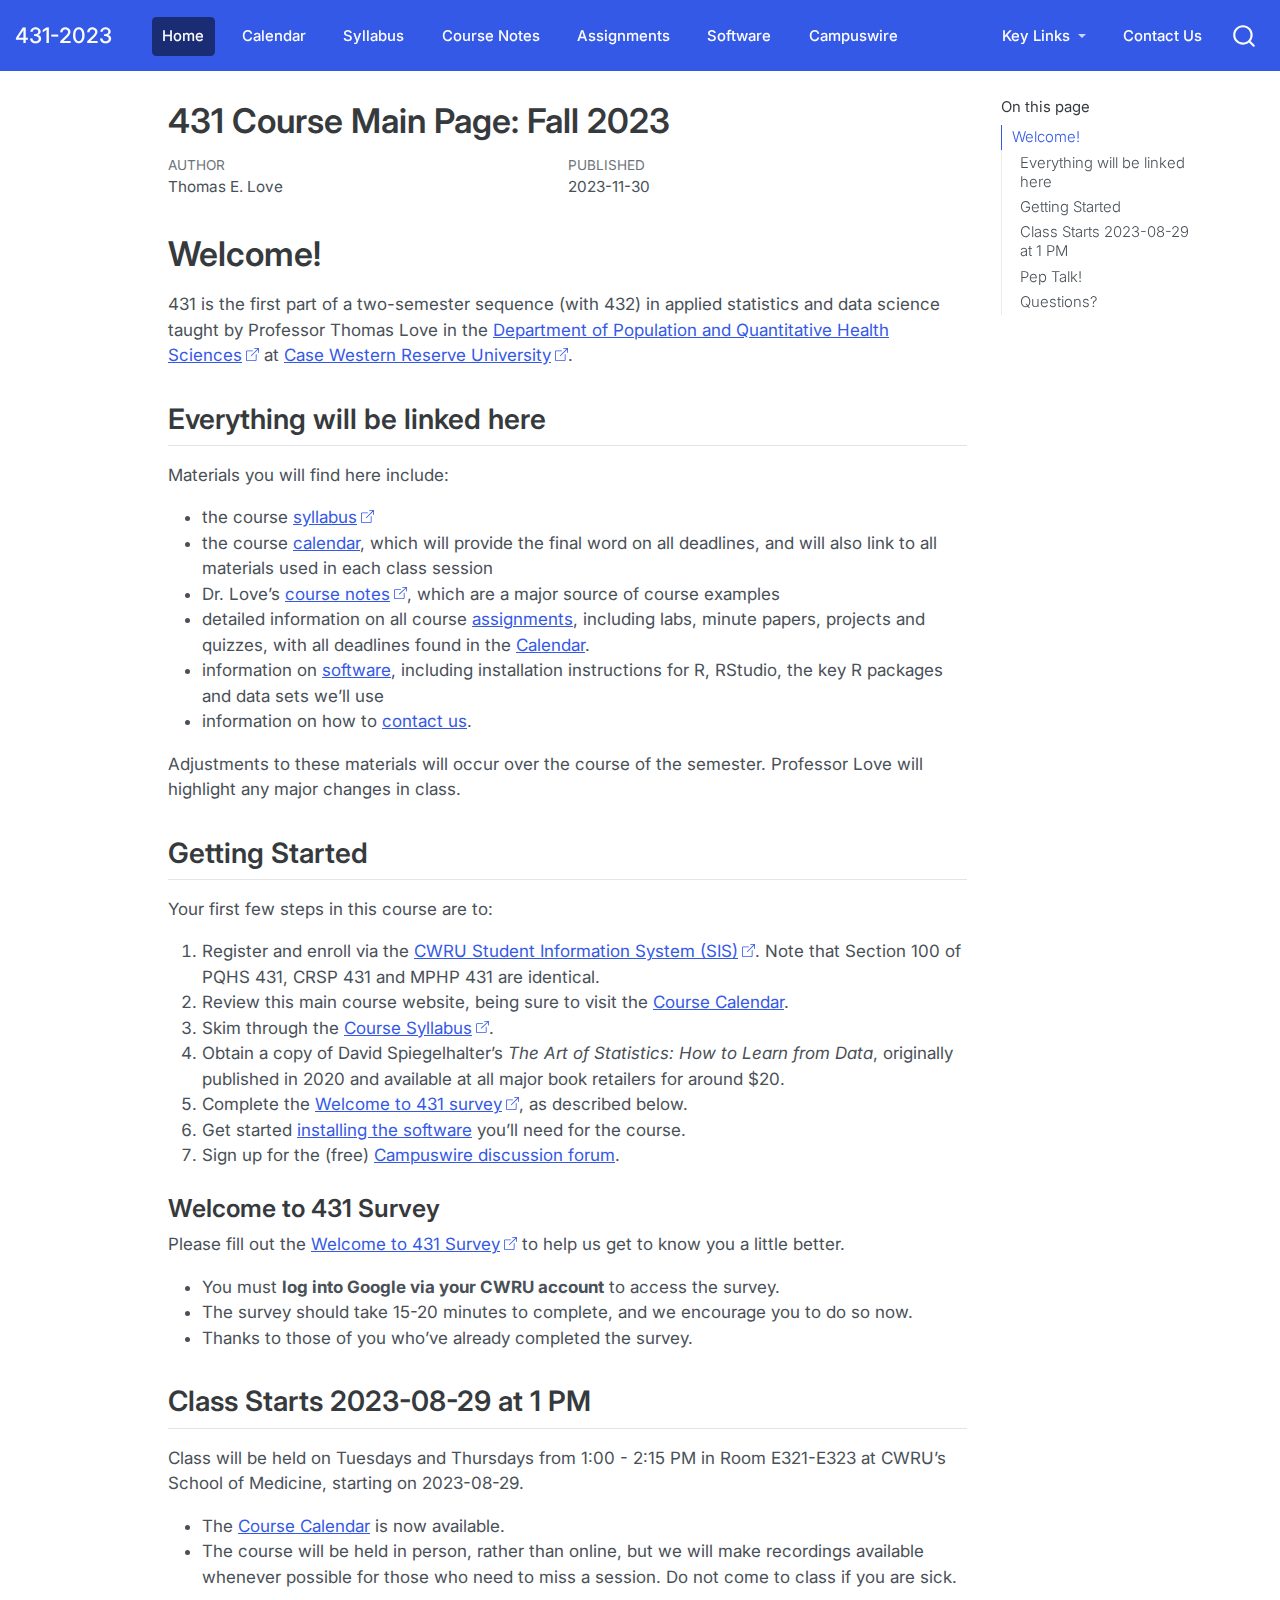
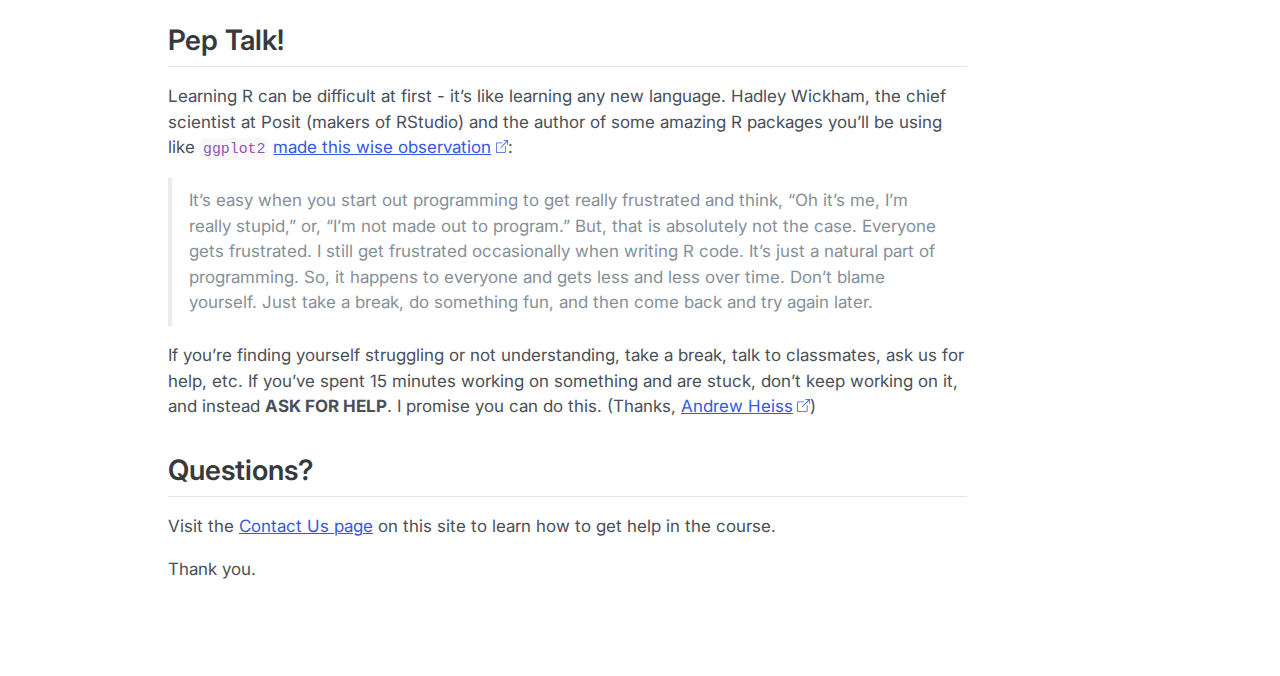
==== docs/index.html @ 5932b952 "Upload all files" ====
<!DOCTYPE html>
<html xmlns="http://www.w3.org/1999/xhtml" lang="en" xml:lang="en"><head>

<meta charset="utf-8">
<meta name="generator" content="quarto-1.3.450">

<meta name="viewport" content="width=device-width, initial-scale=1.0, user-scalable=yes">

<meta name="author" content="Thomas E. Love">
<meta name="dcterms.date" content="2023-11-30">

<title>431-2023 - 431 Course Main Page: Fall 2023</title>
<style>
code{white-space: pre-wrap;}
span.smallcaps{font-variant: small-caps;}
div.columns{display: flex; gap: min(4vw, 1.5em);}
div.column{flex: auto; overflow-x: auto;}
div.hanging-indent{margin-left: 1.5em; text-indent: -1.5em;}
ul.task-list{list-style: none;}
ul.task-list li input[type="checkbox"] {
  width: 0.8em;
  margin: 0 0.8em 0.2em -1em; /* quarto-specific, see https://github.com/quarto-dev/quarto-cli/issues/4556 */ 
  vertical-align: middle;
}
</style>


<script src="site_libs/quarto-nav/quarto-nav.js"></script>
<script src="site_libs/quarto-nav/headroom.min.js"></script>
<script src="site_libs/clipboard/clipboard.min.js"></script>
<script src="site_libs/quarto-search/autocomplete.umd.js"></script>
<script src="site_libs/quarto-search/fuse.min.js"></script>
<script src="site_libs/quarto-search/quarto-search.js"></script>
<meta name="quarto:offset" content="./">
<script src="site_libs/quarto-html/quarto.js"></script>
<script src="site_libs/quarto-html/popper.min.js"></script>
<script src="site_libs/quarto-html/tippy.umd.min.js"></script>
<script src="site_libs/quarto-html/anchor.min.js"></script>
<link href="site_libs/quarto-html/tippy.css" rel="stylesheet">
<link href="site_libs/quarto-html/quarto-syntax-highlighting.css" rel="stylesheet" id="quarto-text-highlighting-styles">
<script src="site_libs/bootstrap/bootstrap.min.js"></script>
<link href="site_libs/bootstrap/bootstrap-icons.css" rel="stylesheet">
<link href="site_libs/bootstrap/bootstrap.min.css" rel="stylesheet" id="quarto-bootstrap" data-mode="light">
<script id="quarto-search-options" type="application/json">{
  "location": "navbar",
  "copy-button": false,
  "collapse-after": 3,
  "panel-placement": "end",
  "type": "overlay",
  "limit": 20,
  "language": {
    "search-no-results-text": "No results",
    "search-matching-documents-text": "matching documents",
    "search-copy-link-title": "Copy link to search",
    "search-hide-matches-text": "Hide additional matches",
    "search-more-match-text": "more match in this document",
    "search-more-matches-text": "more matches in this document",
    "search-clear-button-title": "Clear",
    "search-detached-cancel-button-title": "Cancel",
    "search-submit-button-title": "Submit",
    "search-label": "Search"
  }
}</script>


<link rel="stylesheet" href="styles.css">
</head>

<body class="nav-fixed">

<div id="quarto-search-results"></div>
  <header id="quarto-header" class="headroom fixed-top">
    <nav class="navbar navbar-expand-lg navbar-dark ">
      <div class="navbar-container container-fluid">
      <div class="navbar-brand-container">
    <a class="navbar-brand" href="./index.html">
    <span class="navbar-title">431-2023</span>
    </a>
  </div>
            <div id="quarto-search" class="" title="Search"></div>
          <button class="navbar-toggler" type="button" data-bs-toggle="collapse" data-bs-target="#navbarCollapse" aria-controls="navbarCollapse" aria-expanded="false" aria-label="Toggle navigation" onclick="if (window.quartoToggleHeadroom) { window.quartoToggleHeadroom(); }">
  <span class="navbar-toggler-icon"></span>
</button>
          <div class="collapse navbar-collapse" id="navbarCollapse">
            <ul class="navbar-nav navbar-nav-scroll me-auto">
  <li class="nav-item">
    <a class="nav-link active" href="./index.html" rel="" target="" aria-current="page">
 <span class="menu-text">Home</span></a>
  </li>  
  <li class="nav-item">
    <a class="nav-link" href="./calendar.html" rel="" target="">
 <span class="menu-text">Calendar</span></a>
  </li>  
  <li class="nav-item">
    <a class="nav-link" href="https://thomaselove.github.io/431-syllabus-2023/" rel="" target="">
 <span class="menu-text">Syllabus</span></a>
  </li>  
  <li class="nav-item">
    <a class="nav-link" href="https://thomaselove.github.io/431-notes/" rel="" target="">
 <span class="menu-text">Course Notes</span></a>
  </li>  
  <li class="nav-item">
    <a class="nav-link" href="./assignments.html" rel="" target="">
 <span class="menu-text">Assignments</span></a>
  </li>  
  <li class="nav-item">
    <a class="nav-link" href="./software.html" rel="" target="">
 <span class="menu-text">Software</span></a>
  </li>  
  <li class="nav-item">
    <a class="nav-link" href="./campuswire.html" rel="" target="">
 <span class="menu-text">Campuswire</span></a>
  </li>  
</ul>
            <ul class="navbar-nav navbar-nav-scroll ms-auto">
  <li class="nav-item dropdown ">
    <a class="nav-link dropdown-toggle" href="#" id="nav-menu-key-links" role="button" data-bs-toggle="dropdown" aria-expanded="false" rel="" target="">
 <span class="menu-text">Key Links</span>
    </a>
    <ul class="dropdown-menu dropdown-menu-end" aria-labelledby="nav-menu-key-links">    
        <li>
    <a class="dropdown-item" href="https://canvas.case.edu/" rel="" target="">
 <span class="dropdown-text">Canvas (submissions &amp; recordings)</span></a>
  </li>  
        <li>
    <a class="dropdown-item" href="https://docs.google.com/document/d/1vtljYk3teBEu_bZWhA7tyaXjZLvqaYqSSMGmCPyHKrM/edit?usp=sharing" rel="" target="">
 <span class="dropdown-text">Shared Google Drive (CWRU)</span></a>
  </li>  
        <li>
    <a class="dropdown-item" href="https://github.com/THOMASELOVE/431-data" rel="" target="">
 <span class="dropdown-text">431-Data page</span></a>
  </li>  
        <li>
    <a class="dropdown-item" href="https://github.com/THOMASELOVE/431-packages" rel="" target="">
 <span class="dropdown-text">431 R packages</span></a>
  </li>  
        <li>
    <a class="dropdown-item" href="https://github.com/THOMASELOVE/431-minute-2023" rel="" target="">
 <span class="dropdown-text">Minute Papers (Github)</span></a>
  </li>  
        <li>
    <a class="dropdown-item" href="https://github.com/THOMASELOVE/431-labs-2023" rel="" target="">
 <span class="dropdown-text">Labs (Github)</span></a>
  </li>  
        <li>
    <a class="dropdown-item" href="https://github.com/THOMASELOVE/431-quizzes-2023" rel="" target="">
 <span class="dropdown-text">Quizzes (Github)</span></a>
  </li>  
        <li>
    <a class="dropdown-item" href="https://thomaselove.github.io/431-projectA-2023/" rel="" target="">
 <span class="dropdown-text">Project A Website</span></a>
  </li>  
        <li>
    <a class="dropdown-item" href="https://thomaselove.github.io/431-projectB-2023/" rel="" target="">
 <span class="dropdown-text">Project B Website</span></a>
  </li>  
        <li>
    <a class="dropdown-item" href="https://github.com/THOMASELOVE/431-classes-2023" rel="" target="">
 <span class="dropdown-text">Class READMEs (Github)</span></a>
  </li>  
    </ul>
  </li>
  <li class="nav-item">
    <a class="nav-link" href="./contact.html" rel="" target="">
 <span class="menu-text">Contact Us</span></a>
  </li>  
</ul>
            <div class="quarto-navbar-tools">
</div>
          </div> <!-- /navcollapse -->
      </div> <!-- /container-fluid -->
    </nav>
</header>
<!-- content -->
<div id="quarto-content" class="quarto-container page-columns page-rows-contents page-layout-article page-navbar">
<!-- sidebar -->
<!-- margin-sidebar -->
    <div id="quarto-margin-sidebar" class="sidebar margin-sidebar">
        <nav id="TOC" role="doc-toc" class="toc-active">
    <h2 id="toc-title">On this page</h2>
   
  <ul>
  <li><a href="#welcome" id="toc-welcome" class="nav-link active" data-scroll-target="#welcome">Welcome!</a>
  <ul class="collapse">
  <li><a href="#everything-will-be-linked-here" id="toc-everything-will-be-linked-here" class="nav-link" data-scroll-target="#everything-will-be-linked-here">Everything will be linked here</a></li>
  <li><a href="#getting-started" id="toc-getting-started" class="nav-link" data-scroll-target="#getting-started">Getting Started</a>
  <ul class="collapse">
  <li><a href="#welcome-to-431-survey" id="toc-welcome-to-431-survey" class="nav-link" data-scroll-target="#welcome-to-431-survey">Welcome to 431 Survey</a></li>
  </ul></li>
  <li><a href="#class-starts-2023-08-29-at-1-pm" id="toc-class-starts-2023-08-29-at-1-pm" class="nav-link" data-scroll-target="#class-starts-2023-08-29-at-1-pm">Class Starts 2023-08-29 at 1 PM</a></li>
  <li><a href="#pep-talk" id="toc-pep-talk" class="nav-link" data-scroll-target="#pep-talk">Pep Talk!</a></li>
  <li><a href="#questions" id="toc-questions" class="nav-link" data-scroll-target="#questions">Questions?</a></li>
  </ul></li>
  </ul>
</nav>
    </div>
<!-- main -->
<main class="content" id="quarto-document-content">

<header id="title-block-header" class="quarto-title-block default">
<div class="quarto-title">
<h1 class="title">431 Course Main Page: Fall 2023</h1>
</div>



<div class="quarto-title-meta">

    <div>
    <div class="quarto-title-meta-heading">Author</div>
    <div class="quarto-title-meta-contents">
             <p>Thomas E. Love </p>
          </div>
  </div>
    
    <div>
    <div class="quarto-title-meta-heading">Published</div>
    <div class="quarto-title-meta-contents">
      <p class="date">2023-11-30</p>
    </div>
  </div>
  
    
  </div>
  

</header>

<section id="welcome" class="level1">
<h1>Welcome!</h1>
<p>431 is the first part of a two-semester sequence (with 432) in applied statistics and data science taught by Professor Thomas Love in the <a href="https://case.edu/medicine/pqhs/">Department of Population and Quantitative Health Sciences</a> at <a href="https://case.edu/">Case Western Reserve University</a>.</p>
<section id="everything-will-be-linked-here" class="level2">
<h2 class="anchored" data-anchor-id="everything-will-be-linked-here">Everything will be linked here</h2>
<p>Materials you will find here include:</p>
<ul>
<li>the course <a href="https://thomaselove.github.io/431-syllabus-2023/">syllabus</a></li>
<li>the course <a href="./calendar.html">calendar</a>, which will provide the final word on all deadlines, and will also link to all materials used in each class session</li>
<li>Dr.&nbsp;Love’s <a href="https://thomaselove.github.io/431-notes/">course notes</a>, which are a major source of course examples</li>
<li>detailed information on all course <a href="./assignments.html">assignments</a>, including labs, minute papers, projects and quizzes, with all deadlines found in the <a href="./calendar.html">Calendar</a>.</li>
<li>information on <a href="./software.html">software</a>, including installation instructions for R, RStudio, the key R packages and data sets we’ll use</li>
<li>information on how to <a href="./contact.html">contact us</a>.</li>
</ul>
<p>Adjustments to these materials will occur over the course of the semester. Professor Love will highlight any major changes in class.</p>
</section>
<section id="getting-started" class="level2">
<h2 class="anchored" data-anchor-id="getting-started">Getting Started</h2>
<p>Your first few steps in this course are to:</p>
<ol type="1">
<li>Register and enroll via the <a href="https://sis.case.edu/">CWRU Student Information System (SIS)</a>. Note that Section 100 of PQHS 431, CRSP 431 and MPHP 431 are identical.</li>
<li>Review this main course website, being sure to visit the <a href="./calendar.html">Course Calendar</a>.</li>
<li>Skim through the <a href="https://thomaselove.github.io/431-syllabus-2023/">Course Syllabus</a>.</li>
<li>Obtain a copy of David Spiegelhalter’s <em>The Art of Statistics: How to Learn from Data</em>, originally published in 2020 and available at all major book retailers for around $20.</li>
<li>Complete the <a href="https://bit.ly/431-2023-welcome-survey">Welcome to 431 survey</a>, as described below.</li>
<li>Get started <a href="./software.html">installing the software</a> you’ll need for the course.</li>
<li>Sign up for the (free) <a href="./campuswire.html">Campuswire discussion forum</a>.</li>
</ol>
<section id="welcome-to-431-survey" class="level3">
<h3 class="anchored" data-anchor-id="welcome-to-431-survey">Welcome to 431 Survey</h3>
<p>Please fill out the <a href="https://bit.ly/431-2023-welcome-survey">Welcome to 431 Survey</a> to help us get to know you a little better.</p>
<ul>
<li>You must <strong>log into Google via your CWRU account</strong> to access the survey.</li>
<li>The survey should take 15-20 minutes to complete, and we encourage you to do so now.</li>
<li>Thanks to those of you who’ve already completed the survey.</li>
</ul>
</section>
</section>
<section id="class-starts-2023-08-29-at-1-pm" class="level2">
<h2 class="anchored" data-anchor-id="class-starts-2023-08-29-at-1-pm">Class Starts 2023-08-29 at 1 PM</h2>
<p>Class will be held on Tuesdays and Thursdays from 1:00 - 2:15 PM in Room E321-E323 at CWRU’s School of Medicine, starting on 2023-08-29.</p>
<ul>
<li>The <a href="./calendar.html">Course Calendar</a> is now available.</li>
<li>The course will be held in person, rather than online, but we will make recordings available whenever possible for those who need to miss a session. Do not come to class if you are sick.</li>
</ul>
</section>
<section id="pep-talk" class="level2">
<h2 class="anchored" data-anchor-id="pep-talk">Pep Talk!</h2>
<p>Learning R can be difficult at first - it’s like learning any new language. Hadley Wickham, the chief scientist at Posit (makers of RStudio) and the author of some amazing R packages you’ll be using like <code>ggplot2</code> <a href="https://r-posts.com/advice-to-young-and-old-programmers-a-conversation-with-hadley-wickham/">made this wise observation</a>:</p>
<blockquote class="blockquote">
<p>It’s easy when you start out programming to get really frustrated and think, “Oh it’s me, I’m really stupid,” or, “I’m not made out to program.” But, that is absolutely not the case. Everyone gets frustrated. I still get frustrated occasionally when writing R code. It’s just a natural part of programming. So, it happens to everyone and gets less and less over time. Don’t blame yourself. Just take a break, do something fun, and then come back and try again later.</p>
</blockquote>
<p>If you’re finding yourself struggling or not understanding, take a break, talk to classmates, ask us for help, etc. If you’ve spent 15 minutes working on something and are stuck, don’t keep working on it, and instead <strong>ASK FOR HELP</strong>. I promise you can do this. (Thanks, <a href="https://evalf19.classes.andrewheiss.com/syllabus/#pep-talk">Andrew Heiss</a>)</p>
</section>
<section id="questions" class="level2">
<h2 class="anchored" data-anchor-id="questions">Questions?</h2>
<p>Visit the <a href="./contact.html">Contact Us page</a> on this site to learn how to get help in the course.</p>
<p>Thank you.</p>


</section>
</section>

</main> <!-- /main -->
<script id="quarto-html-after-body" type="application/javascript">
window.document.addEventListener("DOMContentLoaded", function (event) {
  const toggleBodyColorMode = (bsSheetEl) => {
    const mode = bsSheetEl.getAttribute("data-mode");
    const bodyEl = window.document.querySelector("body");
    if (mode === "dark") {
      bodyEl.classList.add("quarto-dark");
      bodyEl.classList.remove("quarto-light");
    } else {
      bodyEl.classList.add("quarto-light");
      bodyEl.classList.remove("quarto-dark");
    }
  }
  const toggleBodyColorPrimary = () => {
    const bsSheetEl = window.document.querySelector("link#quarto-bootstrap");
    if (bsSheetEl) {
      toggleBodyColorMode(bsSheetEl);
    }
  }
  toggleBodyColorPrimary();  
  const icon = "";
  const anchorJS = new window.AnchorJS();
  anchorJS.options = {
    placement: 'right',
    icon: icon
  };
  anchorJS.add('.anchored');
  const isCodeAnnotation = (el) => {
    for (const clz of el.classList) {
      if (clz.startsWith('code-annotation-')) {                     
        return true;
      }
    }
    return false;
  }
  const clipboard = new window.ClipboardJS('.code-copy-button', {
    text: function(trigger) {
      const codeEl = trigger.previousElementSibling.cloneNode(true);
      for (const childEl of codeEl.children) {
        if (isCodeAnnotation(childEl)) {
          childEl.remove();
        }
      }
      return codeEl.innerText;
    }
  });
  clipboard.on('success', function(e) {
    // button target
    const button = e.trigger;
    // don't keep focus
    button.blur();
    // flash "checked"
    button.classList.add('code-copy-button-checked');
    var currentTitle = button.getAttribute("title");
    button.setAttribute("title", "Copied!");
    let tooltip;
    if (window.bootstrap) {
      button.setAttribute("data-bs-toggle", "tooltip");
      button.setAttribute("data-bs-placement", "left");
      button.setAttribute("data-bs-title", "Copied!");
      tooltip = new bootstrap.Tooltip(button, 
        { trigger: "manual", 
          customClass: "code-copy-button-tooltip",
          offset: [0, -8]});
      tooltip.show();    
    }
    setTimeout(function() {
      if (tooltip) {
        tooltip.hide();
        button.removeAttribute("data-bs-title");
        button.removeAttribute("data-bs-toggle");
        button.removeAttribute("data-bs-placement");
      }
      button.setAttribute("title", currentTitle);
      button.classList.remove('code-copy-button-checked');
    }, 1000);
    // clear code selection
    e.clearSelection();
  });
  function tippyHover(el, contentFn) {
    const config = {
      allowHTML: true,
      content: contentFn,
      maxWidth: 500,
      delay: 100,
      arrow: false,
      appendTo: function(el) {
          return el.parentElement;
      },
      interactive: true,
      interactiveBorder: 10,
      theme: 'quarto',
      placement: 'bottom-start'
    };
    window.tippy(el, config); 
  }
  const noterefs = window.document.querySelectorAll('a[role="doc-noteref"]');
  for (var i=0; i<noterefs.length; i++) {
    const ref = noterefs[i];
    tippyHover(ref, function() {
      // use id or data attribute instead here
      let href = ref.getAttribute('data-footnote-href') || ref.getAttribute('href');
      try { href = new URL(href).hash; } catch {}
      const id = href.replace(/^#\/?/, "");
      const note = window.document.getElementById(id);
      return note.innerHTML;
    });
  }
      let selectedAnnoteEl;
      const selectorForAnnotation = ( cell, annotation) => {
        let cellAttr = 'data-code-cell="' + cell + '"';
        let lineAttr = 'data-code-annotation="' +  annotation + '"';
        const selector = 'span[' + cellAttr + '][' + lineAttr + ']';
        return selector;
      }
      const selectCodeLines = (annoteEl) => {
        const doc = window.document;
        const targetCell = annoteEl.getAttribute("data-target-cell");
        const targetAnnotation = annoteEl.getAttribute("data-target-annotation");
        const annoteSpan = window.document.querySelector(selectorForAnnotation(targetCell, targetAnnotation));
        const lines = annoteSpan.getAttribute("data-code-lines").split(",");
        const lineIds = lines.map((line) => {
          return targetCell + "-" + line;
        })
        let top = null;
        let height = null;
        let parent = null;
        if (lineIds.length > 0) {
            //compute the position of the single el (top and bottom and make a div)
            const el = window.document.getElementById(lineIds[0]);
            top = el.offsetTop;
            height = el.offsetHeight;
            parent = el.parentElement.parentElement;
          if (lineIds.length > 1) {
            const lastEl = window.document.getElementById(lineIds[lineIds.length - 1]);
            const bottom = lastEl.offsetTop + lastEl.offsetHeight;
            height = bottom - top;
          }
          if (top !== null && height !== null && parent !== null) {
            // cook up a div (if necessary) and position it 
            let div = window.document.getElementById("code-annotation-line-highlight");
            if (div === null) {
              div = window.document.createElement("div");
              div.setAttribute("id", "code-annotation-line-highlight");
              div.style.position = 'absolute';
              parent.appendChild(div);
            }
            div.style.top = top - 2 + "px";
            div.style.height = height + 4 + "px";
            let gutterDiv = window.document.getElementById("code-annotation-line-highlight-gutter");
            if (gutterDiv === null) {
              gutterDiv = window.document.createElement("div");
              gutterDiv.setAttribute("id", "code-annotation-line-highlight-gutter");
              gutterDiv.style.position = 'absolute';
              const codeCell = window.document.getElementById(targetCell);
              const gutter = codeCell.querySelector('.code-annotation-gutter');
              gutter.appendChild(gutterDiv);
            }
            gutterDiv.style.top = top - 2 + "px";
            gutterDiv.style.height = height + 4 + "px";
          }
          selectedAnnoteEl = annoteEl;
        }
      };
      const unselectCodeLines = () => {
        const elementsIds = ["code-annotation-line-highlight", "code-annotation-line-highlight-gutter"];
        elementsIds.forEach((elId) => {
          const div = window.document.getElementById(elId);
          if (div) {
            div.remove();
          }
        });
        selectedAnnoteEl = undefined;
      };
      // Attach click handler to the DT
      const annoteDls = window.document.querySelectorAll('dt[data-target-cell]');
      for (const annoteDlNode of annoteDls) {
        annoteDlNode.addEventListener('click', (event) => {
          const clickedEl = event.target;
          if (clickedEl !== selectedAnnoteEl) {
            unselectCodeLines();
            const activeEl = window.document.querySelector('dt[data-target-cell].code-annotation-active');
            if (activeEl) {
              activeEl.classList.remove('code-annotation-active');
            }
            selectCodeLines(clickedEl);
            clickedEl.classList.add('code-annotation-active');
          } else {
            // Unselect the line
            unselectCodeLines();
            clickedEl.classList.remove('code-annotation-active');
          }
        });
      }
  const findCites = (el) => {
    const parentEl = el.parentElement;
    if (parentEl) {
      const cites = parentEl.dataset.cites;
      if (cites) {
        return {
          el,
          cites: cites.split(' ')
        };
      } else {
        return findCites(el.parentElement)
      }
    } else {
      return undefined;
    }
  };
  var bibliorefs = window.document.querySelectorAll('a[role="doc-biblioref"]');
  for (var i=0; i<bibliorefs.length; i++) {
    const ref = bibliorefs[i];
    const citeInfo = findCites(ref);
    if (citeInfo) {
      tippyHover(citeInfo.el, function() {
        var popup = window.document.createElement('div');
        citeInfo.cites.forEach(function(cite) {
          var citeDiv = window.document.createElement('div');
          citeDiv.classList.add('hanging-indent');
          citeDiv.classList.add('csl-entry');
          var biblioDiv = window.document.getElementById('ref-' + cite);
          if (biblioDiv) {
            citeDiv.innerHTML = biblioDiv.innerHTML;
          }
          popup.appendChild(citeDiv);
        });
        return popup.innerHTML;
      });
    }
  }
    var localhostRegex = new RegExp(/^(?:http|https):\/\/localhost\:?[0-9]*\//);
      var filterRegex = new RegExp('/' + window.location.host + '/');
    var isInternal = (href) => {
        return filterRegex.test(href) || localhostRegex.test(href);
    }
    // Inspect non-navigation links and adorn them if external
 	var links = window.document.querySelectorAll('a[href]:not(.nav-link):not(.navbar-brand):not(.toc-action):not(.sidebar-link):not(.sidebar-item-toggle):not(.pagination-link):not(.no-external):not([aria-hidden]):not(.dropdown-item)');
    for (var i=0; i<links.length; i++) {
      const link = links[i];
      if (!isInternal(link.href)) {
          // target, if specified
          link.setAttribute("target", "_blank");
          // default icon
          link.classList.add("external");
      }
    }
});
</script>
</div> <!-- /content -->



</body></html>
---- docs/site_libs/quarto-html/tippy.css ----
.tippy-box[data-animation=fade][data-state=hidden]{opacity:0}[data-tippy-root]{max-width:calc(100vw - 10px)}.tippy-box{position:relative;background-color:#333;color:#fff;border-radius:4px;font-size:14px;line-height:1.4;white-space:normal;outline:0;transition-property:transform,visibility,opacity}.tippy-box[data-placement^=top]>.tippy-arrow{bottom:0}.tippy-box[data-placement^=top]>.tippy-arrow:before{bottom:-7px;left:0;border-width:8px 8px 0;border-top-color:initial;transform-origin:center top}.tippy-box[data-placement^=bottom]>.tippy-arrow{top:0}.tippy-box[data-placement^=bottom]>.tippy-arrow:before{top:-7px;left:0;border-width:0 8px 8px;border-bottom-color:initial;transform-origin:center bottom}.tippy-box[data-placement^=left]>.tippy-arrow{right:0}.tippy-box[data-placement^=left]>.tippy-arrow:before{border-width:8px 0 8px 8px;border-left-color:initial;right:-7px;transform-origin:center left}.tippy-box[data-placement^=right]>.tippy-arrow{left:0}.tippy-box[data-placement^=right]>.tippy-arrow:before{left:-7px;border-width:8px 8px 8px 0;border-right-color:initial;transform-origin:center right}.tippy-box[data-inertia][data-state=visible]{transition-timing-function:cubic-bezier(.54,1.5,.38,1.11)}.tippy-arrow{width:16px;height:16px;color:#333}.tippy-arrow:before{content:"";position:absolute;border-color:transparent;border-style:solid}.tippy-content{position:relative;padding:5px 9px;z-index:1}
---- docs/site_libs/quarto-html/quarto-syntax-highlighting.css ----
/* quarto syntax highlight colors */
:root {
  --quarto-hl-ot-color: #003B4F;
  --quarto-hl-at-color: #657422;
  --quarto-hl-ss-color: #20794D;
  --quarto-hl-an-color: #5E5E5E;
  --quarto-hl-fu-color: #4758AB;
  --quarto-hl-st-color: #20794D;
  --quarto-hl-cf-color: #003B4F;
  --quarto-hl-op-color: #5E5E5E;
  --quarto-hl-er-color: #AD0000;
  --quarto-hl-bn-color: #AD0000;
  --quarto-hl-al-color: #AD0000;
  --quarto-hl-va-color: #111111;
  --quarto-hl-bu-color: inherit;
  --quarto-hl-ex-color: inherit;
  --quarto-hl-pp-color: #AD0000;
  --quarto-hl-in-color: #5E5E5E;
  --quarto-hl-vs-color: #20794D;
  --quarto-hl-wa-color: #5E5E5E;
  --quarto-hl-do-color: #5E5E5E;
  --quarto-hl-im-color: #00769E;
  --quarto-hl-ch-color: #20794D;
  --quarto-hl-dt-color: #AD0000;
  --quarto-hl-fl-color: #AD0000;
  --quarto-hl-co-color: #5E5E5E;
  --quarto-hl-cv-color: #5E5E5E;
  --quarto-hl-cn-color: #8f5902;
  --quarto-hl-sc-color: #5E5E5E;
  --quarto-hl-dv-color: #AD0000;
  --quarto-hl-kw-color: #003B4F;
}

/* other quarto variables */
:root {
  --quarto-font-monospace: SFMono-Regular, Menlo, Monaco, Consolas, "Liberation Mono", "Courier New", monospace;
}

pre > code.sourceCode > span {
  color: #003B4F;
}

code span {
  color: #003B4F;
}

code.sourceCode > span {
  color: #003B4F;
}

div.sourceCode,
div.sourceCode pre.sourceCode {
  color: #003B4F;
}

code span.ot {
  color: #003B4F;
  font-style: inherit;
}

code span.at {
  color: #657422;
  font-style: inherit;
}

code span.ss {
  color: #20794D;
  font-style: inherit;
}

code span.an {
  color: #5E5E5E;
  font-style: inherit;
}

code span.fu {
  color: #4758AB;
  font-style: inherit;
}

code span.st {
  color: #20794D;
  font-style: inherit;
}

code span.cf {
  color: #003B4F;
  font-style: inherit;
}

code span.op {
  color: #5E5E5E;
  font-style: inherit;
}

code span.er {
  color: #AD0000;
  font-style: inherit;
}

code span.bn {
  color: #AD0000;
  font-style: inherit;
}

code span.al {
  color: #AD0000;
  font-style: inherit;
}

code span.va {
  color: #111111;
  font-style: inherit;
}

code span.bu {
  font-style: inherit;
}

code span.ex {
  font-style: inherit;
}

code span.pp {
  color: #AD0000;
  font-style: inherit;
}

code span.in {
  color: #5E5E5E;
  font-style: inherit;
}

code span.vs {
  color: #20794D;
  font-style: inherit;
}

code span.wa {
  color: #5E5E5E;
  font-style: italic;
}

code span.do {
  color: #5E5E5E;
  font-style: italic;
}

code span.im {
  color: #00769E;
  font-style: inherit;
}

code span.ch {
  color: #20794D;
  font-style: inherit;
}

code span.dt {
  color: #AD0000;
  font-style: inherit;
}

code span.fl {
  color: #AD0000;
  font-style: inherit;
}

code span.co {
  color: #5E5E5E;
  font-style: inherit;
}

code span.cv {
  color: #5E5E5E;
  font-style: italic;
}

code span.cn {
  color: #8f5902;
  font-style: inherit;
}

code span.sc {
  color: #5E5E5E;
  font-style: inherit;
}

code span.dv {
  color: #AD0000;
  font-style: inherit;
}

code span.kw {
  color: #003B4F;
  font-style: inherit;
}

.prevent-inlining {
  content: "</";
}

/*# sourceMappingURL=debc5d5d77c3f9108843748ff7464032.css.map */
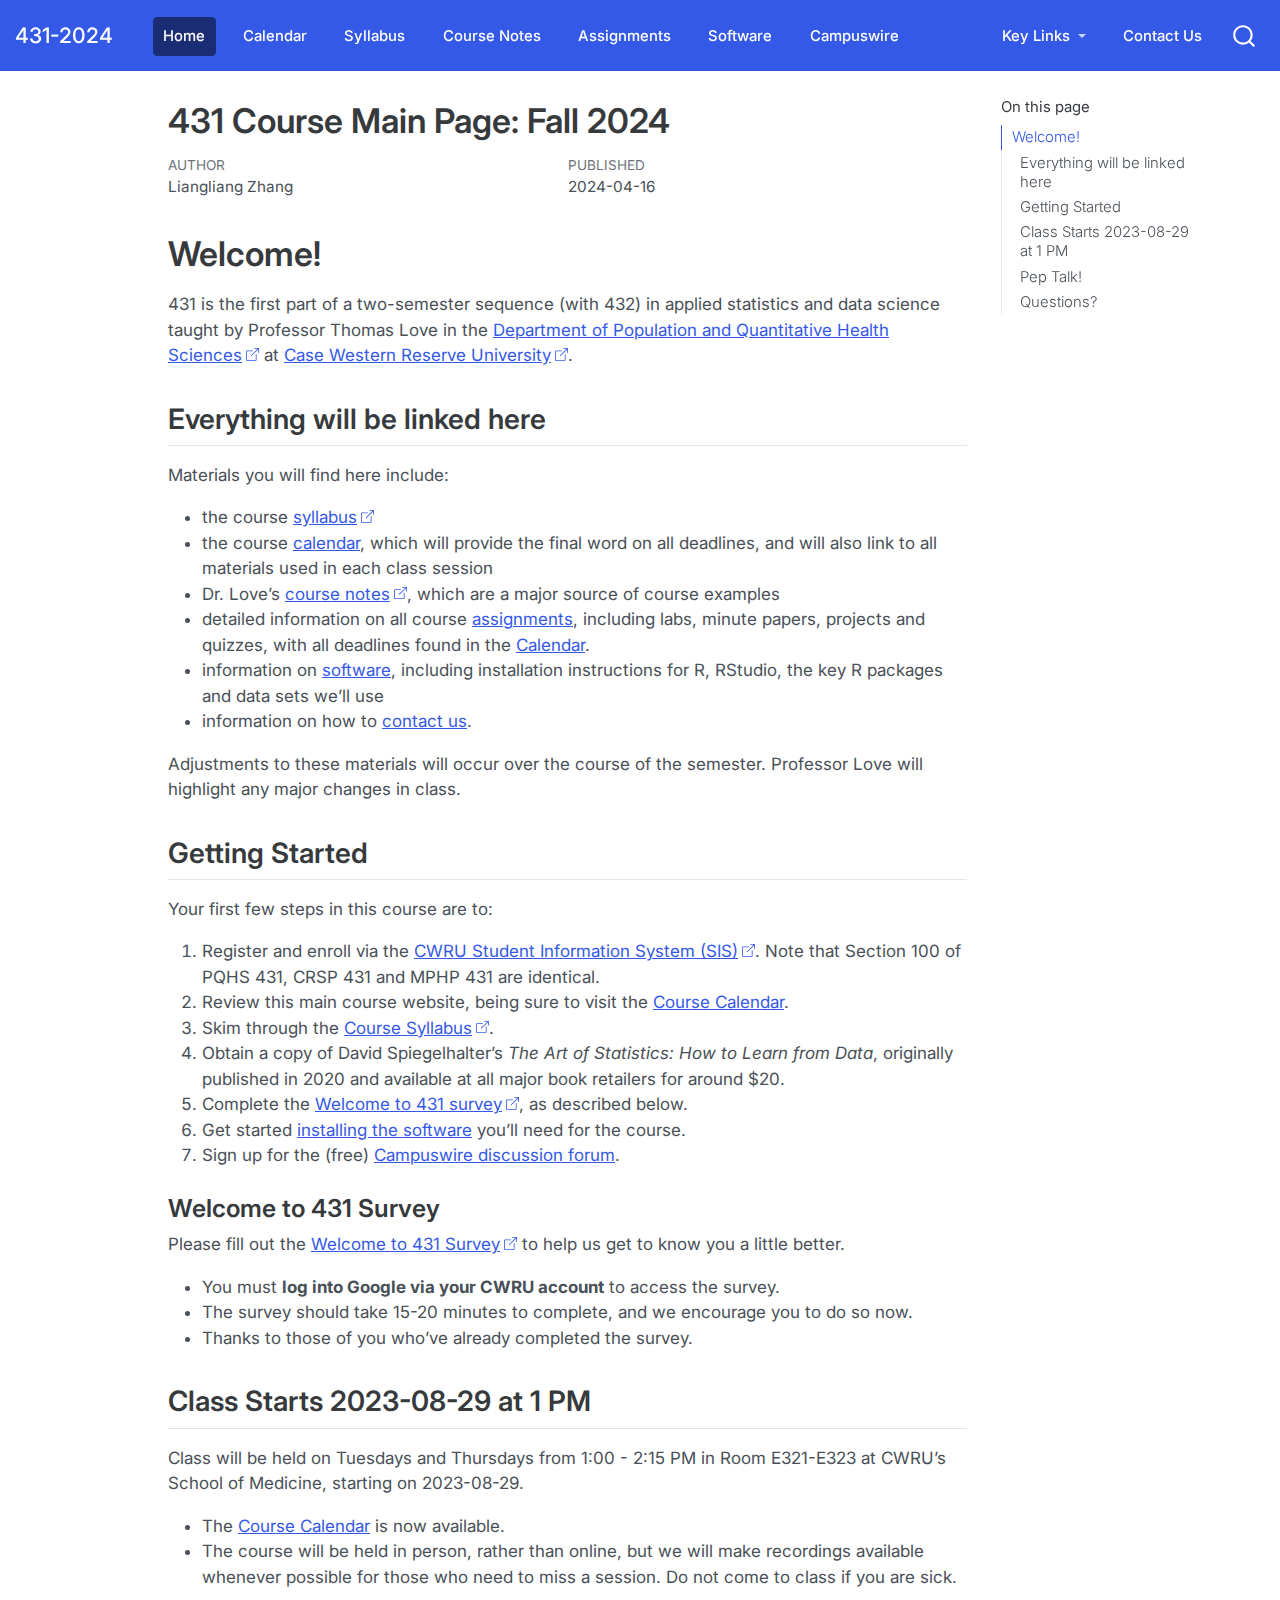
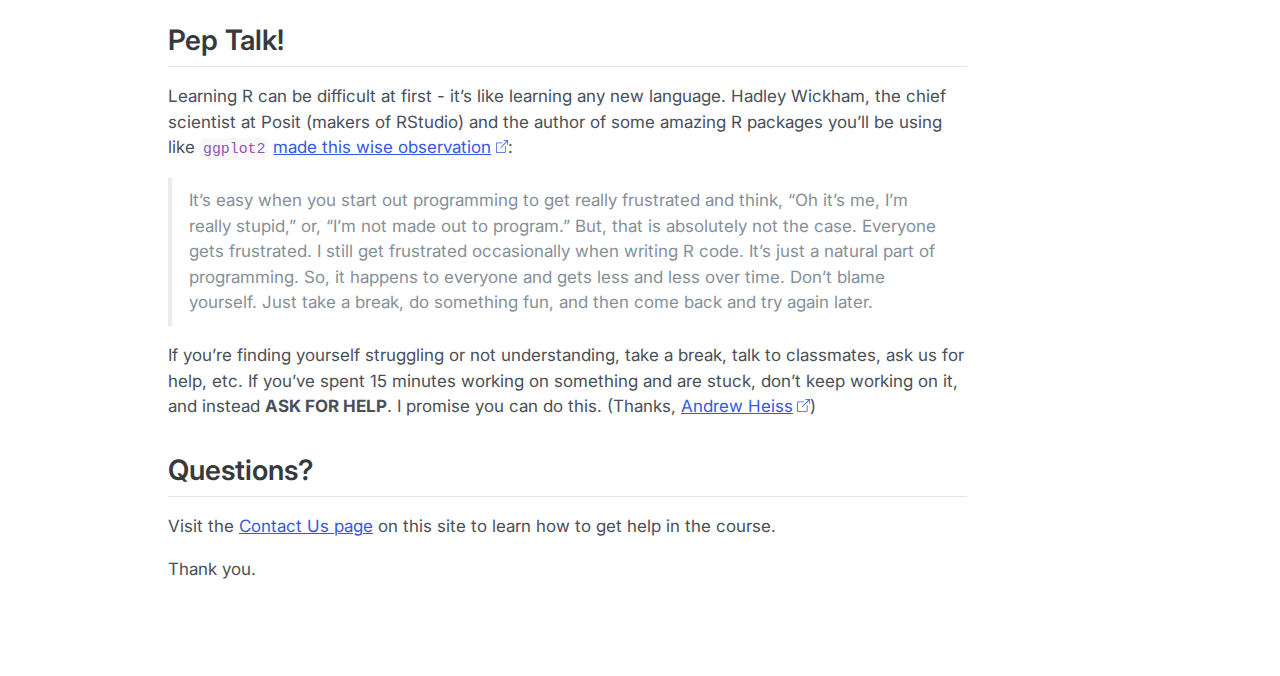
==== commit 4ca903ff: "don't know" ====
--- a/docs/index.html
+++ b/docs/index.html
@@ -6,10 +6,10 @@
 
 <meta name="viewport" content="width=device-width, initial-scale=1.0, user-scalable=yes">
 
-<meta name="author" content="Thomas E. Love">
-<meta name="dcterms.date" content="2023-11-30">
-
-<title>431-2023 - 431 Course Main Page: Fall 2023</title>
+<meta name="author" content="Liangliang Zhang">
+<meta name="dcterms.date" content="2024-04-16">
+
+<title>431-2024 - 431 Course Main Page: Fall 2024</title>
 <style>
 code{white-space: pre-wrap;}
 span.smallcaps{font-variant: small-caps;}
@@ -74,7 +74,7 @@
       <div class="navbar-container container-fluid">
       <div class="navbar-brand-container">
     <a class="navbar-brand" href="./index.html">
-    <span class="navbar-title">431-2023</span>
+    <span class="navbar-title">431-2024</span>
     </a>
   </div>
             <div id="quarto-search" class="" title="Search"></div>
@@ -199,7 +199,7 @@
 
 <header id="title-block-header" class="quarto-title-block default">
 <div class="quarto-title">
-<h1 class="title">431 Course Main Page: Fall 2023</h1>
+<h1 class="title">431 Course Main Page: Fall 2024</h1>
 </div>
 
 
@@ -209,14 +209,14 @@
     <div>
     <div class="quarto-title-meta-heading">Author</div>
     <div class="quarto-title-meta-contents">
-             <p>Thomas E. Love </p>
+             <p>Liangliang Zhang </p>
           </div>
   </div>
     
     <div>
     <div class="quarto-title-meta-heading">Published</div>
     <div class="quarto-title-meta-contents">
-      <p class="date">2023-11-30</p>
+      <p class="date">2024-04-16</p>
     </div>
   </div>
   
